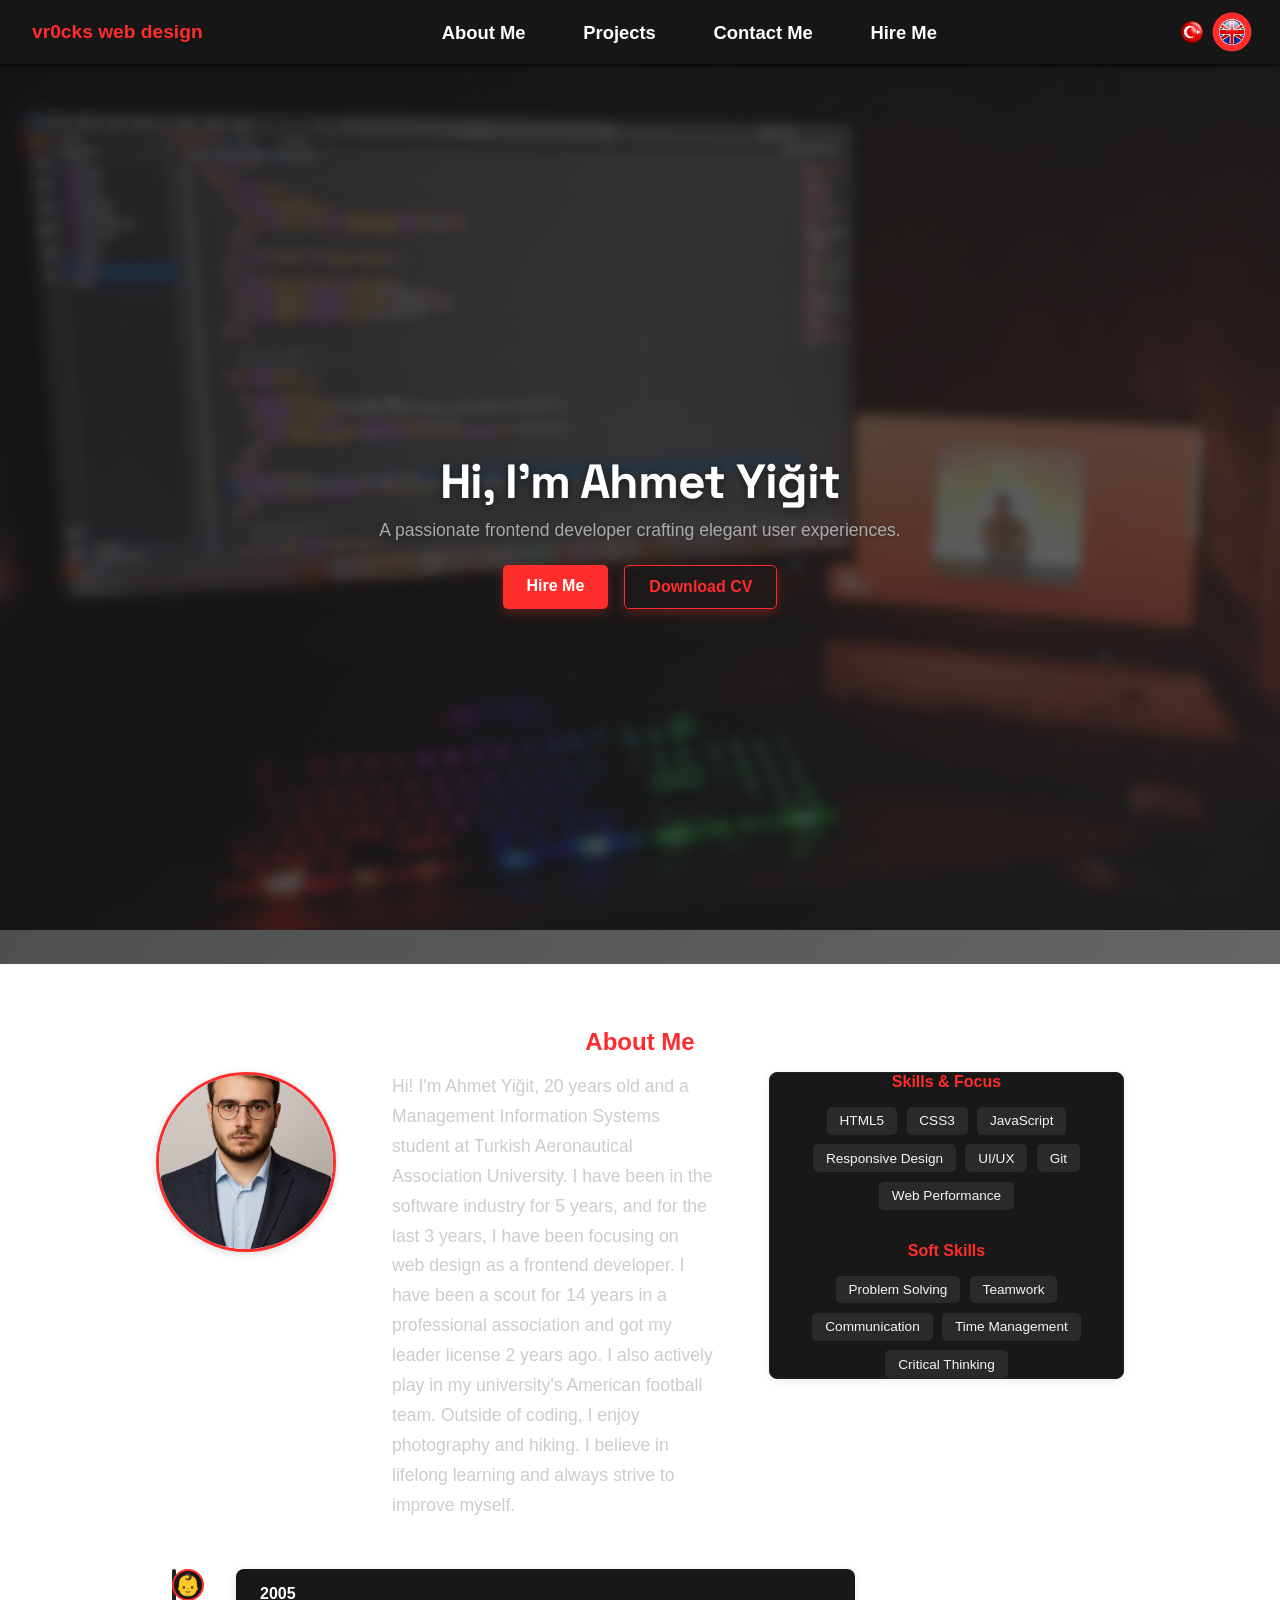
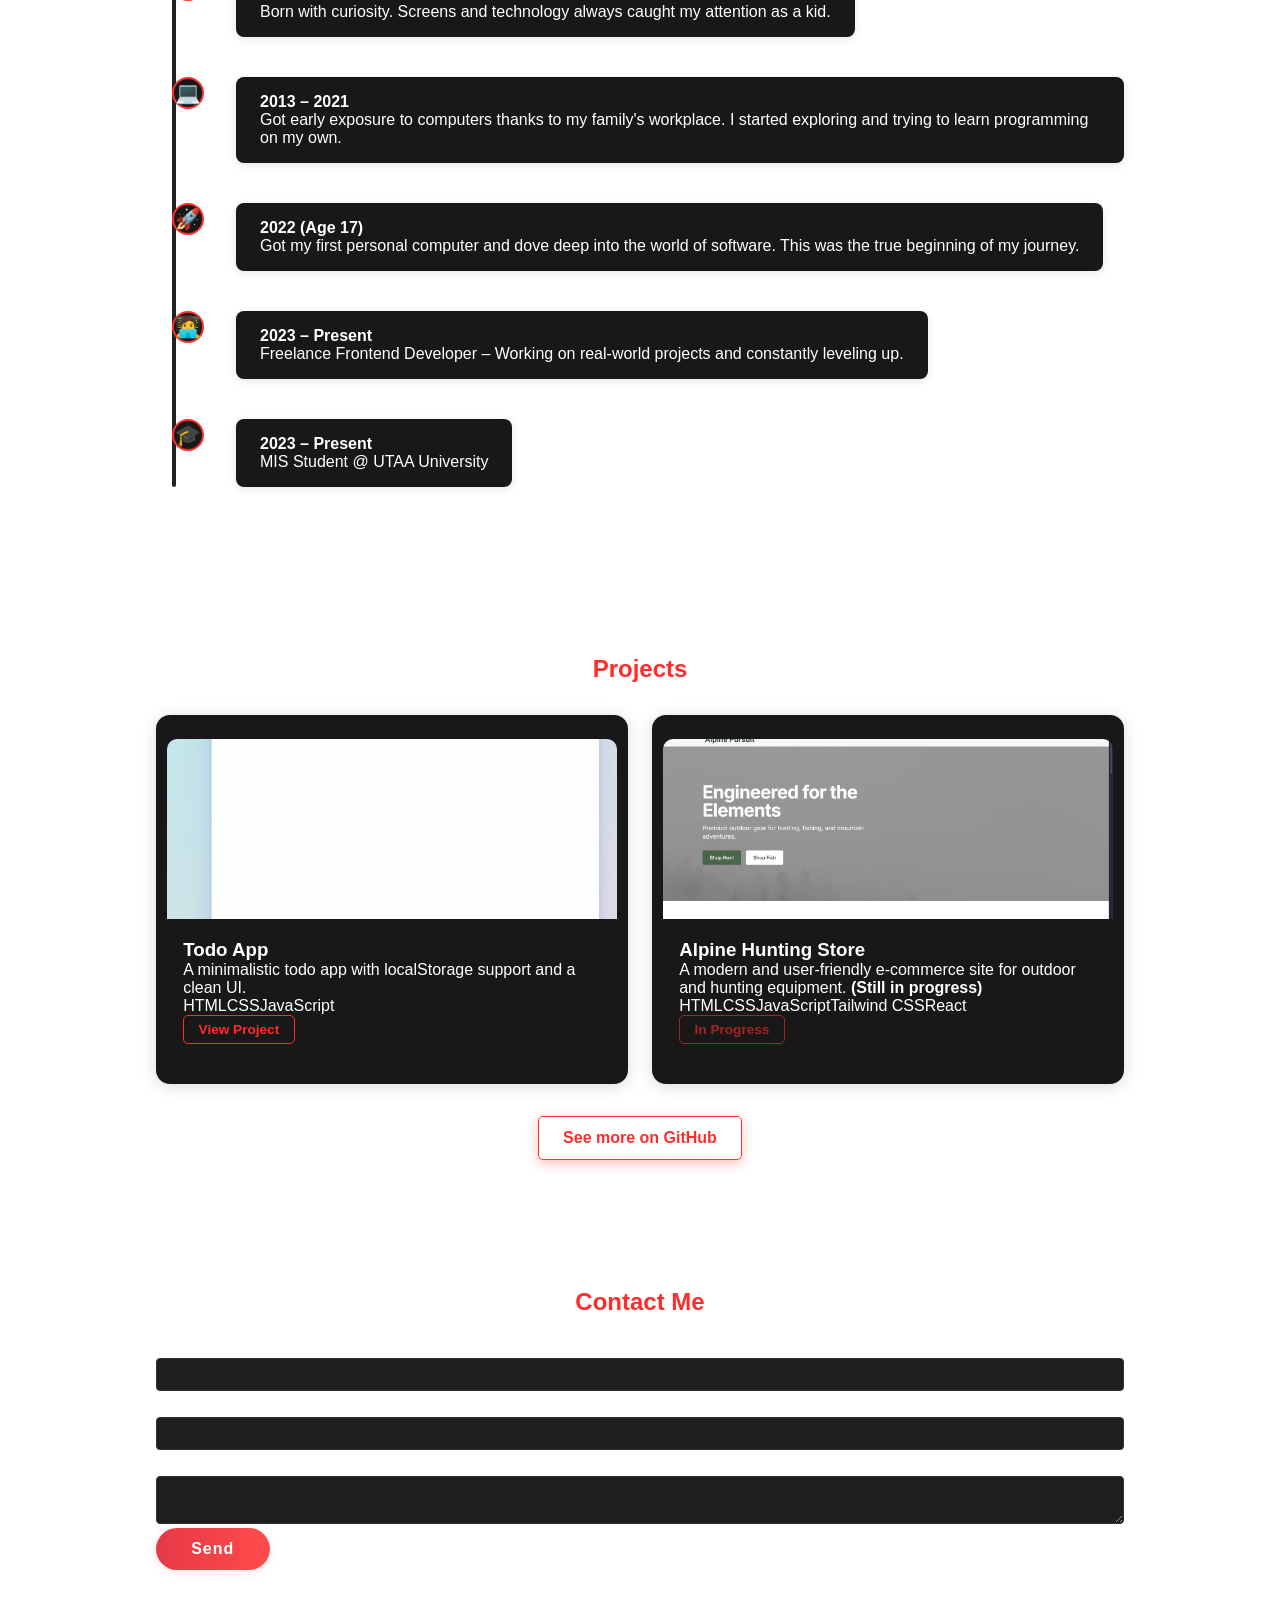
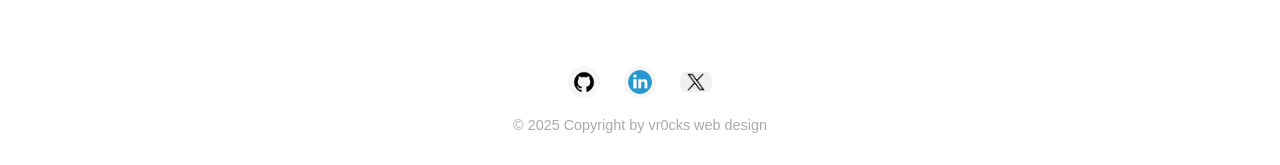
==== portfolio-public/index.html @ a9baf0c7 "Add files via upload" ====
<!DOCTYPE html>
<html lang="tr">
<head>
  <meta charset="UTF-8">
  <meta name="viewport" content="width=device-width, initial-scale=1.0">
  <title>Ahmet Yiğit - Portfolio</title>
  <link rel="stylesheet" href="style.css">
  <link href="https://fonts.googleapis.com/css2?family=Space+Grotesk:wght@700&display=swap" rel="stylesheet">
  <meta name="description" content="Ahmet Yiğit - Frontend Developer Portfolio. Projects, skills, and contact information.">
  <meta name="keywords" content="Frontend, Portfolio, Ahmet Yiğit, Web Developer, JavaScript, HTML, CSS">
  <meta name="author" content="vr0cks web design">
</head>
<body>
  <!-- Scroll Progress Bar (Sayfa kaydırma ilerlemesini gösterir) -->
  <div class="scroll-progress"></div>

  <!-- =========================
       Navbar (Üst Menü)
       ========================= -->
  <header>
    <nav class="navbar">
      <div class="logo">
        <a href="#">vr0cks web design</a>
      </div>
      <!-- Masaüstü Menü -->
      <ul class="nav-links desktop-menu">
        <li><a href="#about" data-key="nav_about">About Me</a></li>
        <li><a href="#projects" data-key="nav_projects">Projects</a></li>
        <li><a href="#contact" data-key="nav_contact">Contact Me</a></li>
        <li><a href="#hire" data-key="nav_hire">Hire Me</a></li>
      </ul>
      <div class="nav-actions">
        <div class="language-switch">
          <button id="btn-tr"><img src="assets/tr.png" alt="TR" /></button>
          <button id="btn-en"><img src="assets/gb.png" alt="EN" /></button>
        </div>
      </div>
      <!-- Mobil Menü Açma Butonu -->
      <div class="hamburger" id="hamburger">&#9776;</div>
    </nav>
    <!-- Mobil Menü -->
    <ul class="nav-links mobile-menu" id="mobile-menu">
      <li><a href="#about" data-key="nav_about">About Me</a></li>
      <li><a href="#projects" data-key="nav_projects">Projects</a></li>
      <li><a href="#contact" data-key="nav_contact">Contact Me</a></li>
      <li><a href="#hire" data-key="nav_hire">Hire Me</a></li>
    </ul>
  </header>

  <!-- =========================
       Hero Alanı (Açılış)
       ========================= -->
  <header class="hero">
    <div class="hero-content">

      <div class="hero-text">
        <h1 data-key="hero_title">Hi, I'm Ahmet Yiğit</h1>
        <p data-key="hero_subtitle">A passionate frontend developer crafting elegant user experiences.</p>
        <div class="hero-buttons">
          <a href="#contact" class="btn" data-key="btn_hire">Hire Me</a>
          <a href="./assets/Resume.pdf" download class="btn btn-outline" data-key="btn_cv">Download CV</a>
        </div>
      </div>
    </div>
  </header>


  <!-- =========================
       Hakkımda Bölümü
       ========================= -->
  <section id="about" class="section fade-in">
    <h2 data-key="about_title">About Me</h2>
    <div class="about-wrapper">
      <!-- Profil Fotoğrafı -->
      <div class="about-photo">
        <img src="assets/bn.png" alt="Ahmet Yiğit" style="width:100%;height:auto;object-fit:cover;" />
      </div>
      <!-- Hakkımda Yazısı -->
      <div class="about-text">
        <p data-key="about_text">
          Merhaba! Ben Ahmet Yiğit, 20 yaşındayım ve Türk Hava Kurumu Üniversitesi'nde Yönetim Bilişim Sistemleri bölümü öğrencisiyim.<br>
          5 yıldır yazılım sektöründeyim, son 3 yıldır ise frontend geliştirici olarak web tasarımı ile ilgileniyorum.<br>
          14 yıldır profesyonel bir derneğe bağlı olarak izcilik yapıyorum ve 2 yıl önce lider lisansımı aldım.<br>
          Ayrıca aktif olarak okulumun Amerikan futbolu takımında oynuyorum.<br>
          Kodlamanın dışında fotoğrafçılık ve doğa yürüyüşleriyle ilgileniyorum. Sürekli öğrenmeye ve kendimi geliştirmeye inanıyorum.
        </p>
      </div>
      <!-- Yetenekler ve Soft Skills -->
      <div class="about-tags">
        <h4 data-key="skills_title">Skills & Focus</h4>
        <div class="tag-list">
          <span>HTML5</span><span>CSS3</span><span>JavaScript</span>
          <span data-key="tag_responsive">Responsive Design</span>
          <span data-key="tag_uiux">UI/UX</span>
          <span>Git</span>
          <span data-key="tag_performance">Web Performance</span>
        </div>
        <h4 style="margin-top: 2rem;" data-key="soft_title">Soft Skills</h4>
        <div class="tag-list">
          <span data-key="tag_problem">Problem Solving</span>
          <span data-key="tag_team">Teamwork</span>
          <span data-key="tag_comm">Communication</span>
          <span data-key="tag_time">Time Management</span>
          <span data-key="tag_critical">Critical Thinking</span>
        </div>
      </div>
    </div>

    <!-- =========================
         Zaman Çizelgesi (Timeline)
         ========================= -->
    <div class="timeline-container fade-in">
      <div class="timeline-item">
        <div class="timeline-dot"><span>👶</span></div>
        <div class="timeline-content">
          <h4>2005</h4>
          <p data-key="timeline_2005">Born with curiosity. Screens and technology always caught my attention as a kid.</p>
        </div>
      </div>
      <div class="timeline-item">
        <div class="timeline-dot"><span>💻</span></div>
        <div class="timeline-content">
          <h4>2013 – 2021</h4>
          <p data-key="timeline_2013_2021">Got early exposure to computers thanks to my family's workplace. I started exploring and trying to learn programming on my own.</p>
        </div>
      </div>
      <div class="timeline-item">
        <div class="timeline-dot"><span>🚀</span></div>
        <div class="timeline-content">
          <h4>2022 (Age 17)</h4>
          <p data-key="timeline_2022">Got my first personal computer and dove deep into the world of software. This was the true beginning of my journey.</p>
        </div>
      </div>
      <div class="timeline-item">
        <div class="timeline-dot"><span>🧑‍💻</span></div>
        <div class="timeline-content">
          <h4>2023 – Present</h4>
          <p data-key="timeline_2023_freelance"><strong>Freelance Frontend Developer</strong> – Working on real-world projects and constantly leveling up.</p>
        </div>
      </div>
      <div class="timeline-item">
        <div class="timeline-dot"><span>🎓</span></div>
        <div class="timeline-content">
          <h4>2023 – Present</h4>
          <p data-key="timeline_2023_mis"><strong>MIS Student</strong> @ UTAA University</p>
        </div>
      </div>
    </div>
  </section>

  <!-- =========================
       Projeler Bölümü
       ========================= -->
  <section id="projects" class="section">
    <h2 data-key="projects_title">Projects</h2>
    <div class="project-grid">
      <!-- Todo App Card -->
      <div class="project-card">
        <img src="assets/to do.jpg" alt="Todo App Screenshot" style="width:100%;height:180px;object-fit:cover;border-radius:10px 10px 0 0;">
        <div class="project-card-content" style="padding:1rem;">
          <h3 data-key="todo_title">Todo App</h3>
          <p data-key="todo_desc">A minimalistic todo app with localStorage support and a clean UI.</p>
          <div class="tags">
            <span>HTML</span><span>CSS</span><span>JavaScript</span>
          </div>
          <a href="https://vr0cks.github.io/to-do-/" class="btn-sm" data-key="btn_view" target="_blank">View Project</a>
        </div>
      </div>
      <!-- Alpine Hunting Store Card -->
      <div class="project-card">
        <img src="assets/alpine.jpg" alt="Alpine Hunting Store Screenshot" style="width:100%;height:180px;object-fit:cover;border-radius:10px 10px 0 0;">
        <div class="project-card-content" style="padding:1rem;">
          <h3>Alpine Hunting Store</h3>
          <p>A modern and user-friendly e-commerce site for outdoor and hunting equipment. <strong>(Still in progress)</strong></p>
          <div class="tags">
            <span>HTML</span><span>CSS</span><span>JavaScript</span><span>Tailwind CSS</span><span>React</span>
          </div>
          <a href="#" class="btn-sm" disabled style="pointer-events:none;opacity:0.6;">In Progress</a>
        </div>
      </div>
    </div>
    <div style="text-align:center; margin-top:2rem;">
      <a href="https://github.com/Vr0cks" target="_blank" class="btn btn-outline" data-key="btn_github_more">
        See more on GitHub
      </a>
    </div>
  </section>


  <!-- =========================
       İletişim Bölümü
       ========================= -->
  <section id="contact" class="section">
    <h2 data-key="contact_title">Contact Me</h2>
    <form id="contact-form" action="https://formspree.io/f/mdkznpvz" method="POST">
      <label for="name" data-key="label_name">Your name:</label>
      <input type="text" id="name" name="name" required>

      <label for="email" data-key="label_email">Your email:</label>
      <input type="email" id="email" name="email" required>

      <label for="message" data-key="label_message">Your message:</label>
      <textarea id="message" name="message" required></textarea>

      <button type="submit" data-key="btn_send">Send</button>
    </form>
  </section>

  <!-- =========================
       Footer (Alt Bilgi)
       ========================= -->
  <footer>
    <div class="footer-social">
      <a href="https://github.com/Vr0cks" target="_blank"><img src="assets/github.png" alt="GitHub"></a>
      <a href="https://www.linkedin.com/in/ahmet-yiğit-canlı/" target="_blank"><img src="assets/linkedin.png" alt="LinkedIn"></a>
      <a href="https://x.com/ahmetcanli1907" target="_blank"><img src="assets/X.jpeg" alt="Twitter"></a>
      <!-- Diğer sosyal medya ikonlarını da ekleyebilirsin -->
    </div>
    <p>&copy; 2025 Copyright by vr0cks web design</p>
  </footer>

  <!-- =========================
       Scriptler
       ========================= -->
  <script src="script.js"></script>
  <script>
document.addEventListener("DOMContentLoaded", function() {
  const sections = document.querySelectorAll("section[id]");
  const navLinks = document.querySelectorAll(".nav-links a");

  function onScroll() {
    let scrollPos = window.scrollY + 120; // Navbar yüksekliği kadar offset
    sections.forEach(section => {
      if (
        scrollPos >= section.offsetTop &&
        scrollPos < section.offsetTop + section.offsetHeight
      ) {
        navLinks.forEach(link => {
          link.classList.remove("active");
          if (link.getAttribute("href") === "#" + section.id) {
            link.classList.add("active");
          }
        });
      }
    });
  }

  window.addEventListener("scroll", onScroll);
  onScroll(); // Sayfa yüklenince de çalışsın
});
</script>
  <script>
document.addEventListener("DOMContentLoaded", function() {
  function revealTimeline() {
    document.querySelectorAll('.timeline-item').forEach(item => {
      const rect = item.getBoundingClientRect();
      if(rect.top < window.innerHeight - 80) {
        item.classList.add('visible');
      }
    });
  }
  window.addEventListener('scroll', revealTimeline);
  revealTimeline();
});
</script>
<script>
// document.getElementById('contact-form').addEventListener('submit', function(e){
//   e.preventDefault();
//   document.getElementById('thanks-message').style.display = 'block';
//   this.reset();
// });
</script>
</body>
</html>
---- portfolio-public/style.css ----
/* ============================
   Temel Değişkenler ve Reset
   ============================ */
:root {
  --primary: #ff2c2c;
  --bg: #121212;
  --text: #f5f5f5;
  --muted: #aaaaaa;
}

* {
  margin: 0;
  padding: 0;
  box-sizing: border-box;
}

@import url('https://fonts.googleapis.com/css2?family=Inter:wght@400;600;700&display=swap');

/* ============================
   Body Genel Ayarlar
   ============================ */
body {
  min-height: 100vh;
  background: url('assets/bk.jpg') center center/cover no-repeat fixed;
  color: #fff;
  font-family: 'Inter', Arial, sans-serif;
}

/* ============================
   Navigasyon Barı
   ============================ */
nav {
  background: rgba(18, 18, 18, 0.95);
  backdrop-filter: blur(10px);
  box-shadow: 0 2px 4px rgba(0, 0, 0, 0.7);
  padding: 1rem 2rem;
  display: flex;
  justify-content: space-between;
  align-items: center;
  position: sticky;
  top: 0;
  z-index: 10;
}

/* Logo kısmı */
.logo {
  font-weight: bold;
  font-size: 1.2rem;
  color: var(--primary);
}
.logo a {
  color: var(--primary);
  font-weight: bold;
  font-size: 1.2rem;
  text-decoration: none;
}

/* Menü linkleri */
.nav-links {
  list-style: none;
  display: flex;
  gap: 2rem;
  align-items: center;
  padding: 0;
}
.nav-links a {
  color: #fff !important;
  position: relative;
  text-decoration: none;
  transition: color 0.2s;
  font-weight: 600;
  font-size: 1.15rem; /* veya 18px, istediğin büyüklükte ayarlayabilirsin */
  line-height: 1.6;
  padding: 0.3em 0.7em;
}
.nav-links a.active,
.nav-links a:hover {
  color: #fff !important; /* Yazı rengi değişmesin */
}
.nav-links a::after {
  content: "";
  display: block;
  width: 0;
  height: 3px;
  background: transparent;
  position: absolute;
  left: 0;
  bottom: -6px;
  transition: width 0.3s cubic-bezier(0.4,0,0.2,1), background 0.2s;
}

.nav-links a:hover::after {
  background: #ff2d2d;
  width: 100%;
}

/* Navbar aksiyonları hizalama */
.nav-actions {
  display: flex;
  gap: 1rem;
  align-items: center;
}

/* Dil değiştirme ve ekstra aksiyonlar */
.language-switch {
  display: flex;
  gap: 0.5rem;
}

.language-switch button {
  background: transparent;
  border: none;
  cursor: pointer;
  padding: 4px;
  border-radius: 50%;
  transition: background 0.2s, box-shadow 0.2s, transform 0.15s;
  display: flex;
  align-items: center;
  justify-content: center;
  box-shadow: none;
}

.language-switch button.active {
  background: var(--primary);
  box-shadow: 0 0 0 2px var(--primary);
  transform: scale(1.08);
}

.language-switch button:hover:not(.active) {
  background: rgba(255,255,255,0.08);
  box-shadow: 0 2px 8px rgba(0,0,0,0.12);
}

.language-switch img {
  width: 24px;
  height: 24px;
  border-radius: 50%;
  object-fit: cover;
  display: block;
}

/* Aktif buton vurgusu */
.language-switch button.active {
  background: var(--primary);
  box-shadow: 0 0 0 2px var(--primary);
}
#theme-toggle {
  font-size: 1.5rem;
  width: 32px;
  height: 32px;
  color: var(--primary);
  background: transparent;
  border: none;
  margin-left: 4px;
}

/* ============================
   Hero Alanı (Açılış)
   ============================ */
.hero {
  position: relative;
  min-height: 100vh;
  display: flex;
  align-items: center;
  justify-content: center;
  z-index: 1;
}
.hero::before {
  content: "";
  position: absolute;
  inset: 0;
  background: linear-gradient(120deg, rgba(24,24,24,0.8) 0%, rgba(35,37,38,0.7) 100%);
  z-index: 1;
}
.hero-content {
  position: relative;
  z-index: 2;
  text-align: center;
  width: 100%;
  max-width: 700px;
  margin: 0 auto;
  padding: 3rem 1rem;
  /* Arka plan rengi ekleme! */
  background: none;
  box-shadow: none;
}
.hero h1 {
  font-family: 'Space Grotesk', Arial, sans-serif;
  font-size: 3rem;
  letter-spacing: -1px;
  margin-bottom: 0.5rem;
  opacity: 0;
  animation: fadeIn 1s forwards 0.3s;
  text-shadow: 0 2px 8px rgba(0,0,0,0.5);
}
.hero p {
  color: var(--muted);
  font-size: 1.1rem;
  margin-bottom: 1.5rem;
  opacity: 0;
  animation: fadeIn 1s forwards 0.6s;
  text-shadow: 0 1px 4px rgba(0,0,0,0.3);
}
.hero-buttons {
  display: flex;
  gap: 1rem;
  justify-content: center;
  flex-wrap: wrap;
}
.hero-content {
  display: flex;
  align-items: center;
  justify-content: center;
  gap: 2.5rem;
  padding: 4rem 1rem 2rem 1rem;
  flex-wrap: wrap;
}
.hero-text {
  background: none;
  box-shadow: none;
}
.hero-text > * {
  opacity: 0;
  transform: translateY(30px);
  animation: fadeInUp 0.8s forwards;
}
.hero-text > *:nth-child(1) { animation-delay: 0.2s; }
.hero-text > *:nth-child(2) { animation-delay: 0.4s; }
.hero-text > *:nth-child(3) { animation-delay: 0.6s; }

@keyframes fadeInUp {
  to { opacity: 1; transform: none; }
}

/* ============================
   Butonlar
   ============================ */
.btn, .btn-outline, .btn-sm {
  display: inline-block;
  border-radius: 5px;
  text-decoration: none;
  transition: 0.3s;
  font-weight: 600;
}
.btn {
  padding: 0.75rem 1.5rem;
  background: var(--primary);
  color: #fff;
  box-shadow: 0 4px 12px rgba(255, 44, 44, 0.3);
}
.btn:hover { opacity: 0.85; }
.btn-outline {
  background: transparent;
  border: 1px solid var(--primary);
  color: var(--primary);
}
.btn-outline:hover {
  background: var(--primary);
  color: #fff;
}
.btn-sm {
  padding: 0.4rem 0.9rem;
  font-size: 0.85rem;
  border: 1px solid var(--primary);
  color: var(--primary);
}
.btn-sm:hover {
  background-color: var(--primary);
  color: #fff;
}

/* ============================
   Genel Bölüm Ayarları
   ============================ */
.section {
  padding: 4rem 2rem;
  max-width: 1000px;
  margin: auto;
}
.section h2 {
  color: var(--primary);
  margin-bottom: 1rem;
  text-align: center;
}

/* ============================
   Slider (Projeler için)
   ============================ */
.slider {
  display: flex;
  overflow-x: auto;
  scroll-snap-type: x mandatory;
  gap: 1rem;
  padding: 1rem 0;
  scrollbar-width: none;
}
.slider::-webkit-scrollbar { display: none; }
.slide {
  min-width: 300px;
  flex: none;
  background: linear-gradient(145deg, #1c1c1c, #111);
  border: 1px solid #2a2a2a;
  padding: 1rem;
  border-radius: 8px;
  scroll-snap-align: center;
  text-align: center;
  transition: transform 0.3s;
}
.slide:hover { transform: scale(1.05); }

/* ============================
   Form Elemanları
   ============================ */
input, textarea {
  background: #1e1e1e;
  border: 1px solid #333;
  padding: 0.5rem;
  color: var(--text);
  width: 100%;
  margin-top: 0.5rem;
  border-radius: 4px;
}
input:focus, textarea:focus {
  outline: none;
  border-color: var(--primary);
}
button[type="submit"] {
  background: linear-gradient(90deg, #e63946 0%, #ff4c4c 100%);
  color: #fff;
  border: none;
  padding: 0.75rem 2.2rem;
  border-radius: 25px;
  font-size: 1rem;
  font-weight: 600;
  cursor: pointer;
  box-shadow: 0 2px 8px rgba(230, 57, 70, 0.15);
  transition: background 0.2s, transform 0.2s;
  letter-spacing: 1px;
}
button[type="submit"]:hover {
  background: linear-gradient(90deg, #ff4c4c 0%, #e63946 100%);
  transform: translateY(-2px) scale(1.04);
  box-shadow: 0 4px 16px rgba(230, 57, 70, 0.25);
}

/* ============================
   Footer
   ============================ */
footer {
  text-align: center;
  padding: 2rem;
  font-size: 0.9rem;
  color: var(--muted);
}

/* ============================
   Proje Kartları
   ============================ */
.project-grid {
  display: grid;
  grid-template-columns: 1fr;
  gap: 1.5rem;
  margin-top: 2rem;
}

.project-card {
  background: #181818;
  border-radius: 14px;
  box-shadow: 0 2px 16px rgba(0,0,0,0.15);
  padding: 1.5rem 0.7rem;
  width: 100%;
  max-width: 100%;
  box-sizing: border-box;
  margin: 0 auto;
}

@media (min-width: 600px) {
  .project-grid {
    grid-template-columns: repeat(auto-fit, minmax(320px, 1fr));
  }
}

/* ============================
   Hakkımda Bölümü
   ============================ */
.about-wrapper {
  display: flex;
  gap: 2.5rem;
  align-items: flex-start;
  justify-content: center;
  flex-wrap: wrap;
  margin-bottom: 2rem;
}
.about-photo {
  flex-shrink: 0;
}
.about-photo img {
  width: 130px;
  height: 130px;
  object-fit: cover;
  border-radius: 50%;
  border: 3px solid var(--primary);
  box-shadow: 0 2px 8px rgba(0,0,0,0.15);
  background: #fff;
  display: block;
  margin: 0 auto;
  max-width: 100%;
  max-height: 180px;
}
.about-text {
  flex: 2 1 400px;
  max-width: 700px;
  font-size: 1.1rem;
  color: #ccc;
  margin-bottom: 1rem;
  text-align: left;
  min-width: 250px;
  word-break: break-word;
  white-space: normal;
  line-height: 1.7;
}
.about-tags {
  flex: 1 1 200px;
  min-width: 180px;
  background: #181818;
  border-radius: 8px;
  padding: 1.2rem 1rem;
  border: 1px solid #232323;
  box-shadow: 0 2px 8px rgba(0,0,0,0.08);
  text-align: center;
}
.about-tags h4 {
  margin-bottom: 1rem;
  color: var(--primary);
  font-weight: 600;
}
.tag-list {
  display: flex;
  flex-wrap: wrap;
  justify-content: center;
  gap: 0.6rem;
}
.tag-list span {
  background: #2a2a2a;
  color: var(--text);
  padding: 0.4rem 0.8rem;
  border-radius: 5px;
  font-size: 0.85rem;
  transition: 0.3s;
}
.tag-list span:hover {
  background: var(--primary);
  color: #fff;
}

/* ============================
   Zaman Çizelgesi (Timeline)
   ============================ */
.timeline {
  max-width: 800px;
  margin: 2rem auto 0;
  color: var(--text);
  text-align: center;
}
.timeline h4 {
  margin-bottom: 1rem;
  color: var(--primary);
}
.timeline ul {
  list-style: none;
  padding: 0;
}
.timeline li {
  margin-bottom: 1rem;
  padding-left: 1rem;
  position: relative;
}
.timeline li::before {
  content: '';
  position: absolute;
  left: 0;
  top: 7px;
  width: 8px;
  height: 8px;
  background: var(--primary);
  border-radius: 50%;
}
.timeline-container {
  position: relative;
  margin: 2rem 0 0 0;
  padding-left: 32px;
}
.timeline-container::before {
  content: '';
  position: absolute;
  left: 16px;
  top: 0;
  bottom: 0;
  width: 4px;
  background: #222;
  border-radius: 2px;
}
.timeline-item {
  display: flex;
  align-items: flex-start;
  margin-bottom: 2.5rem;
  position: relative;
  opacity: 0;
  transform: translateY(30px);
  transition: opacity 0.7s, transform 0.7s;
}
.timeline-item.visible {
  opacity: 1;
  transform: none;
}
.timeline-dot {
  width: 32px;
  height: 32px;
  background: #181818;
  border: 2px solid var(--primary);
  border-radius: 50%;
  display: flex;
  align-items: center;
  justify-content: center;
  font-size: 1.3rem;
  position: absolute;
  left: -16px;
  top: 0;
  z-index: 1;
  transition: box-shadow 0.2s;
}
.timeline-item:hover .timeline-dot {
  box-shadow: 0 0 0 4px #e74c3c44;
}
.timeline-content {
  background: #181818;
  padding: 1rem 1.5rem;
  border-radius: 8px;
  box-shadow: 0 2px 8px rgba(0,0,0,0.1);
  min-width: 220px;
  margin-left: 48px;
  transition: background 0.2s;
}
.timeline-item:hover .timeline-content {
  background: #222;
}

/* ============================
   Animasyonlar
   ============================ */
.fade-in {
  opacity: 0;
  transform: translateY(20px);
  transition: opacity 0.6s, transform 0.6s;
}
.fade-in.visible {
  opacity: 1;
  transform: translateY(0);
}
@keyframes fadeIn {
  from { opacity: 0; transform: translateY(10px);}
  to { opacity: 1; transform: translateY(0);}
}

/* ============================
   Responsive (Mobil Uyum)
   ============================ */
.desktop-menu { display: flex; }
.mobile-menu, .hamburger { display: none; }

@media (max-width: 900px) {
  .hero-buttons { flex-direction: column; }
  .btn { width: 100%; text-align: center; }
}
@media (max-width: 768px) {
  .desktop-menu { display: none; }
  .mobile-menu {
    display: flex;
    flex-direction: column;
    position: absolute;
    top: 60px;
    right: 0;
    background: var(--bg);
    width: 200px;
    z-index: 100;
  }
  .hamburger {
    display: block;
    font-size: 2rem;
    cursor: pointer;
    margin-left: 1rem;
    color: var(--primary);
    background: none;
    border: none;
  }
}
@media (max-width: 700px) {
  .about-wrapper {
    flex-direction: column;
    align-items: center;
    text-align: center;
  }
  .about-photo { margin-bottom: 1rem; }
  .timeline-container { padding-left: 0; }
  .timeline-content { margin-left: 0; }
  .timeline-dot { left: -8px; }
  .hero-content {
    flex-direction: column;
    gap: 1.5rem;
    text-align: center;
  }
  .hero-text {
    text-align: center;
  }
  .timeline-dot { font-size: 1.8rem; }
}
@media (max-width: 600px) {
  .hero h1 { font-size: 1.8rem; }
  .nav-links {
    flex-direction: column;
    gap: 0.5rem;
    align-items: flex-end;
  }
}
@media (min-width: 768px) {
  .about-wrapper {
    flex-direction: row;
    justify-content: space-between;
    align-items: flex-start;
    text-align: left;
  }
  .about-text, .about-tags { flex: 1; padding: 0 1rem; }
  .about-text p { text-align: left; }
}

/* ============================
   Sosyal Medya İkonları (Footer için)
   ============================ */
.footer-social {
  display: flex;
  justify-content: center;
  gap: 1.5rem;
  margin-bottom: 1rem;
}

.footer-social a img {
  width: 32px;
  height: 32px;
  object-fit: contain;
  background: none;
  border-radius: 50%;
  transition: transform 0.2s;
}

.footer-social a img:hover {
  transform: scale(1.15);
}

.navbar {
  position: sticky;
  top: 0;
  z-index: 100;
  background: rgba(24,24,24,0.95);
  backdrop-filter: blur(8px);
  transition: background 0.3s;
}

body.light-theme {
  --bg: #f5f5f5;
  --text: #181818;
  --muted: #444;
  background: #fff;
  color: #181818;
}
body.light-theme .navbar {
  background: rgba(255,255,255,0.95);
}
body.light-theme .project-card {
  background: #fff;
  color: #181818;
}
html, body {
  width: 100%;
  overflow-x: hidden;
}

.section {
  box-sizing: border-box;
  width: 100%;
  max-width: 1000px;
  margin: auto;
  padding: 4rem 1rem;
}

.project-card {
  box-sizing: border-box;
  width: 100%;
  max-width: 100%;
  margin: 0 auto;
  padding: 1.5rem 0.7rem;
}
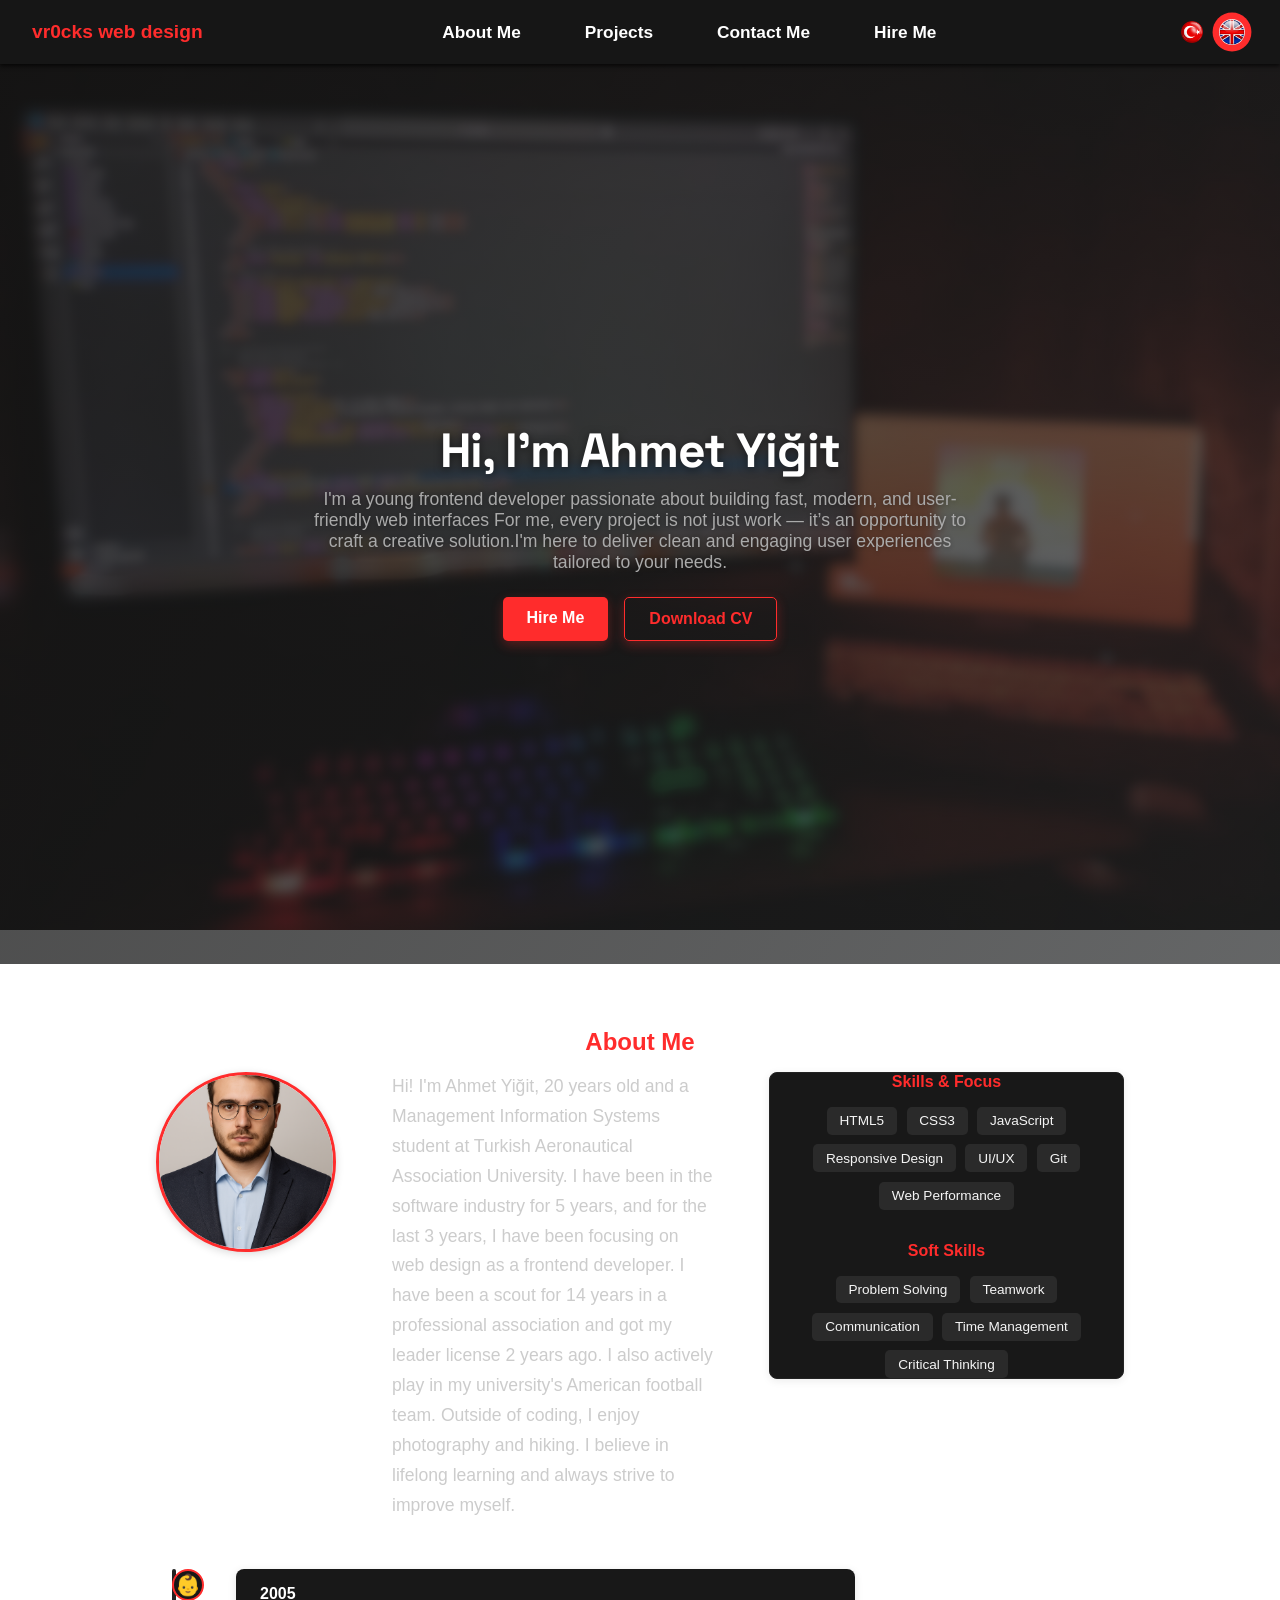
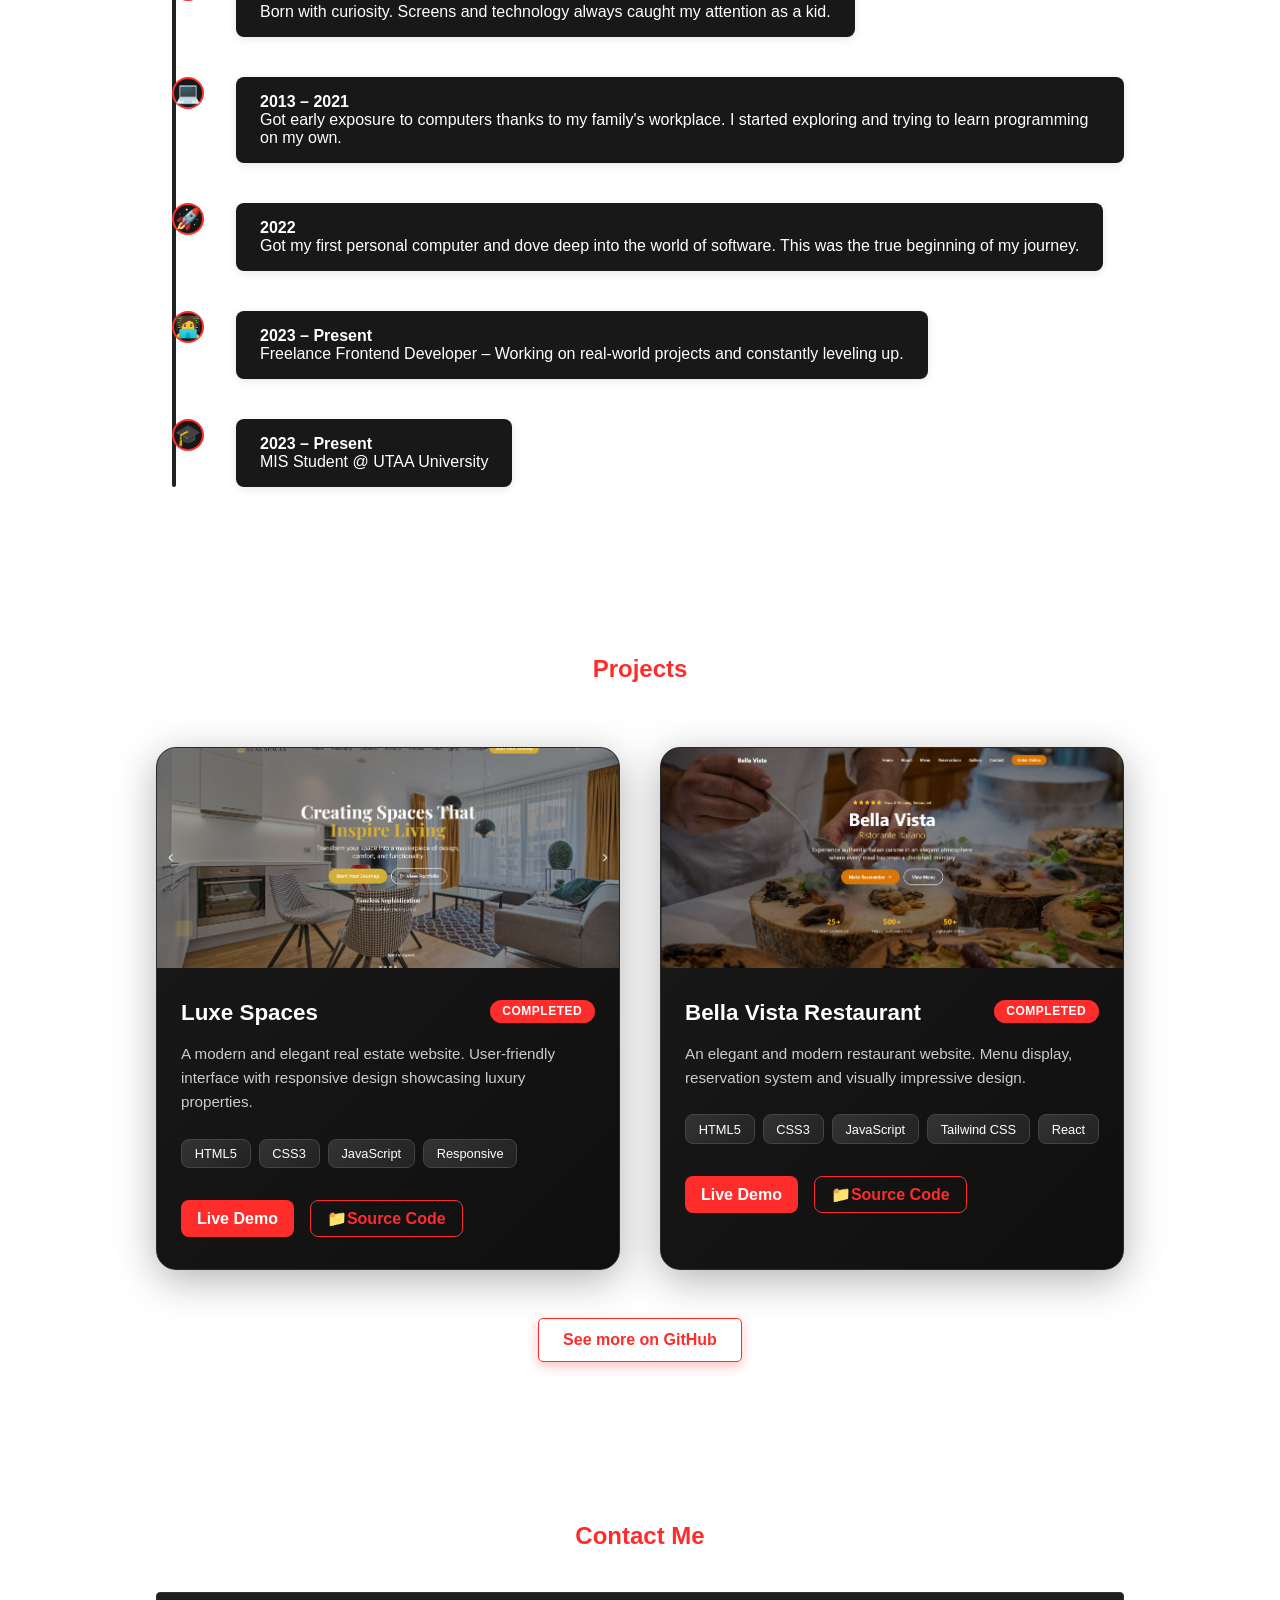
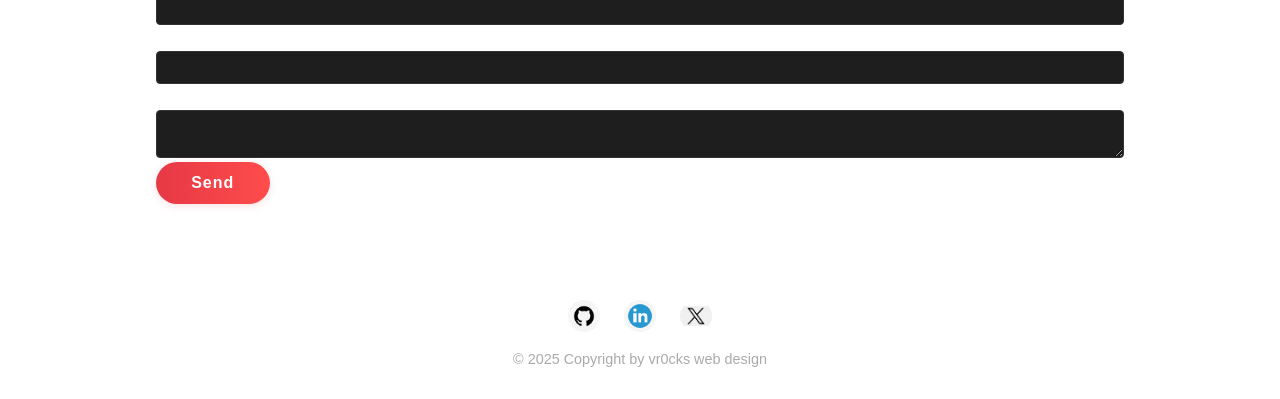
==== commit 6ac59218: "Add files via upload" ====
--- a/portfolio-public/index.html
+++ b/portfolio-public/index.html
@@ -31,6 +31,7 @@
       </ul>
       <div class="nav-actions">
         <div class="language-switch">
+          <!-- Bayraklar -->
           <button id="btn-tr"><img src="assets/tr.png" alt="TR" /></button>
           <button id="btn-en"><img src="assets/gb.png" alt="EN" /></button>
         </div>
@@ -55,10 +56,12 @@
 
       <div class="hero-text">
         <h1 data-key="hero_title">Hi, I'm Ahmet Yiğit</h1>
-        <p data-key="hero_subtitle">A passionate frontend developer crafting elegant user experiences.</p>
+        <p data-key="hero_subtitle">I'm a young frontend developer passionate about building fast, modern, and user-friendly web interfaces.
+For me, every project is not just work — it’s an opportunity to craft a creative solution.
+I'm here to deliver clean and engaging user experiences tailored to your needs..</p>
         <div class="hero-buttons">
           <a href="#contact" class="btn" data-key="btn_hire">Hire Me</a>
-          <a href="./assets/Resume.pdf" download class="btn btn-outline" data-key="btn_cv">Download CV</a>
+          <a href="./assets/Yiğit Canlı Frontend dev.pdf" download class="btn btn-outline" data-key="btn_cv">Download CV</a>
         </div>
       </div>
     </div>
@@ -127,7 +130,7 @@
       <div class="timeline-item">
         <div class="timeline-dot"><span>🚀</span></div>
         <div class="timeline-content">
-          <h4>2022 (Age 17)</h4>
+          <h4>2022 </h4>
           <p data-key="timeline_2022">Got my first personal computer and dove deep into the world of software. This was the true beginning of my journey.</p>
         </div>
       </div>
@@ -154,44 +157,87 @@
   <section id="projects" class="section">
     <h2 data-key="projects_title">Projects</h2>
     <div class="project-grid">
-      <!-- Todo App Card -->
-      <div class="project-card">
-        <img src="assets/to do.jpg" alt="Todo App Screenshot" style="width:100%;height:180px;object-fit:cover;border-radius:10px 10px 0 0;">
-        <div class="project-card-content" style="padding:1rem;">
-          <h3 data-key="todo_title">Todo App</h3>
-          <p data-key="todo_desc">A minimalistic todo app with localStorage support and a clean UI.</p>
-          <div class="tags">
-            <span>HTML</span><span>CSS</span><span>JavaScript</span>
-          </div>
-          <a href="https://vr0cks.github.io/to-do-/" class="btn-sm" data-key="btn_view" target="_blank">View Project</a>
-        </div>
-      </div>
-      <!-- Alpine Hunting Store Card -->
-      <div class="project-card">
-        <img src="assets/alpine.jpg" alt="Alpine Hunting Store Screenshot" style="width:100%;height:180px;object-fit:cover;border-radius:10px 10px 0 0;">
-        <div class="project-card-content" style="padding:1rem;">
-          <h3>Alpine Hunting Store</h3>
-          <p>A modern and user-friendly e-commerce site for outdoor and hunting equipment. <strong>(Still in progress)</strong></p>
-          <div class="tags">
-            <span>HTML</span><span>CSS</span><span>JavaScript</span><span>Tailwind CSS</span><span>React</span>
-          </div>
-          <a href="#" class="btn-sm" disabled style="pointer-events:none;opacity:0.6;">In Progress</a>
-        </div>
-      </div>
-    </div>
-    <div style="text-align:center; margin-top:2rem;">
+      <!-- Luxe Spaces Card -->
+      <div class="project-card fade-in">
+        <div class="project-image">
+          <img src="assets/luxe.png" alt="Luxe Spaces Screenshot">
+          <div class="project-overlay">
+            <a href="https://vr0cks.github.io/LUXE-SPACES/" target="_blank" class="project-link">
+              <span>👁️</span>
+            </a>
+          </div>
+        </div>
+        <div class="project-content">
+          <div class="project-header">
+            <h3 data-key="luxe_title">Luxe Spaces</h3>
+            <span class="project-status" data-key="status_completed">Completed</span>
+          </div>
+          <p data-key="luxe_desc">Modern ve şık bir emlak sitesi. Lüks mülkleri sergileyen responsive tasarım ile kullanıcı dostu arayüz.</p>
+          <div class="project-tech">
+            <span class="tech-tag">HTML5</span>
+            <span class="tech-tag">CSS3</span>
+            <span class="tech-tag">JavaScript</span>
+            <span class="tech-tag">Responsive</span>
+          </div>
+          <div class="project-actions">
+            <a href="https://vr0cks.github.io/LUXE-SPACES/" target="_blank" class="btn-project primary" data-key="btn_live_demo">
+              <span>🚀</span> Live Demo
+            </a>
+            <a href="https://github.com/Vr0cks/LUXE-SPACES" target="_blank" class="btn-project secondary" data-key="btn_source_code">
+              <span>📁</span> Source
+            </a>
+          </div>
+        </div>
+      </div>
+
+      <!-- Bella Vista Restaurant Card -->
+      <div class="project-card fade-in">
+        <div class="project-image">
+          <img src="assets/restaurant.png" alt="Bella Vista Restaurant Screenshot">
+          <div class="project-overlay">
+            <a href="https://vr0cks.github.io/restaurant/" target="_blank" class="project-link">
+              <span>👁️</span>
+            </a>
+          </div>
+        </div>
+        <div class="project-content">
+          <div class="project-header">
+            <h3 data-key="bella_title">Bella Vista Restaurant</h3>
+            <span class="project-status" data-key="status_completed">Completed</span>
+          </div>
+          <p data-key="bella_desc">Zarif ve modern bir restoran web sitesi. Menü görüntüleme, rezervasyon sistemi ve görsel açıdan etkileyici tasarım.</p>
+          <div class="project-tech">
+            <span class="tech-tag">HTML5</span>
+            <span class="tech-tag">CSS3</span>
+            <span class="tech-tag">JavaScript</span>
+            <span class="tech-tag">Tailwind CSS</span>
+            <span class="tech-tag">React</span>
+          </div>
+          <div class="project-actions">
+            <a href="https://vr0cks.github.io/restaurant/" target="_blank" class="btn-project primary" data-key="btn_live_demo">
+              <span>🚀</span> Live Demo
+            </a>
+            <a href="https://github.com/Vr0cks/restaurant" target="_blank" class="btn-project secondary" data-key="btn_source_code">
+              <span>📁</span> Source
+            </a>
+          </div>
+        </div>
+      </div>
+    </div>
+    
+    <div class="more-projects">
       <a href="https://github.com/Vr0cks" target="_blank" class="btn btn-outline" data-key="btn_github_more">
-        See more on GitHub
+        <span>📂</span> See more on GitHub
       </a>
     </div>
   </section>
-
 
   <!-- =========================
        İletişim Bölümü
        ========================= -->
   <section id="contact" class="section">
     <h2 data-key="contact_title">Contact Me</h2>
+    <!-- Form -->
     <form id="contact-form" action="https://formspree.io/f/mdkznpvz" method="POST">
       <label for="name" data-key="label_name">Your name:</label>
       <input type="text" id="name" name="name" required>
@@ -214,7 +260,6 @@
       <a href="https://github.com/Vr0cks" target="_blank"><img src="assets/github.png" alt="GitHub"></a>
       <a href="https://www.linkedin.com/in/ahmet-yiğit-canlı/" target="_blank"><img src="assets/linkedin.png" alt="LinkedIn"></a>
       <a href="https://x.com/ahmetcanli1907" target="_blank"><img src="assets/X.jpeg" alt="Twitter"></a>
-      <!-- Diğer sosyal medya ikonlarını da ekleyebilirsin -->
     </div>
     <p>&copy; 2025 Copyright by vr0cks web design</p>
   </footer>
@@ -223,52 +268,5 @@
        Scriptler
        ========================= -->
   <script src="script.js"></script>
-  <script>
-document.addEventListener("DOMContentLoaded", function() {
-  const sections = document.querySelectorAll("section[id]");
-  const navLinks = document.querySelectorAll(".nav-links a");
-
-  function onScroll() {
-    let scrollPos = window.scrollY + 120; // Navbar yüksekliği kadar offset
-    sections.forEach(section => {
-      if (
-        scrollPos >= section.offsetTop &&
-        scrollPos < section.offsetTop + section.offsetHeight
-      ) {
-        navLinks.forEach(link => {
-          link.classList.remove("active");
-          if (link.getAttribute("href") === "#" + section.id) {
-            link.classList.add("active");
-          }
-        });
-      }
-    });
-  }
-
-  window.addEventListener("scroll", onScroll);
-  onScroll(); // Sayfa yüklenince de çalışsın
-});
-</script>
-  <script>
-document.addEventListener("DOMContentLoaded", function() {
-  function revealTimeline() {
-    document.querySelectorAll('.timeline-item').forEach(item => {
-      const rect = item.getBoundingClientRect();
-      if(rect.top < window.innerHeight - 80) {
-        item.classList.add('visible');
-      }
-    });
-  }
-  window.addEventListener('scroll', revealTimeline);
-  revealTimeline();
-});
-</script>
-<script>
-// document.getElementById('contact-form').addEventListener('submit', function(e){
-//   e.preventDefault();
-//   document.getElementById('thanks-message').style.display = 'block';
-//   this.reset();
-// });
-</script>
 </body>
-</html>
+</html>
--- a/portfolio-public/style.css
+++ b/portfolio-public/style.css
@@ -55,7 +55,36 @@
   text-decoration: none;
 }
 
-/* Menü linkleri */
+/* ============================
+   Navigasyon Barı - Güncellenmiş Versiyon
+   ============================ */
+nav {
+  background: rgba(18, 18, 18, 0.95);
+  backdrop-filter: blur(10px);
+  box-shadow: 0 2px 4px rgba(0, 0, 0, 0.7);
+  padding: 1rem 2rem;
+  display: flex;
+  justify-content: space-between;
+  align-items: center;
+  position: sticky;
+  top: 0;
+  z-index: 10;
+}
+
+/* Logo kısmı */
+.logo {
+  font-weight: bold;
+  font-size: 1.2rem;
+  color: var(--primary);
+}
+.logo a {
+  color: var(--primary);
+  font-weight: bold;
+  font-size: 1.2rem;
+  text-decoration: none;
+}
+
+/* Menü linkleri - Güncellenmiş */
 .nav-links {
   list-style: none;
   display: flex;
@@ -63,42 +92,67 @@
   align-items: center;
   padding: 0;
 }
-.nav-links a {
-  color: #fff !important;
+
+.nav-links li a {
+  color: #fff;
+  text-decoration: none;
+  font-weight: 600;
+  font-size: 1.08rem;
+  padding: 0.5rem 1rem;
+  transition: all 0.3s ease;
   position: relative;
+  background: none !important; /* Tüm arka plan renklerini kaldır */
+  border-radius: 0; /* Border radius'u da kaldır */
+}
+
+/* Alt çizgi için temel stil */
+.nav-links li a::after {
+  content: '';
+  position: absolute;
+  bottom: -2px;
+  left: 0;
+  width: 100%;
+  height: 2px;
+  background: var(--primary);
+  transform: scaleX(0);
+  transition: transform 0.3s ease;
+  transform-origin: left;
+}
+
+/* Hover durumunda alt çizgi */
+.nav-links li a:hover::after {
+  transform: scaleX(1);
+}
+/* Aktif link için alt çizgi */
+.mobile-menu {
+  display: flex;
+  flex-direction: column;
+  position: absolute;
+  top: 60px;
+  right: 0;
+  background: var(--bg);
+  width: 200px;
+  z-index: 100;
+}
+
+.mobile-menu a {
+  background: transparent !important;
+  position: relative;
+  color: #fff;
   text-decoration: none;
-  transition: color 0.2s;
-  font-weight: 600;
-  font-size: 1.15rem; /* veya 18px, istediğin büyüklükte ayarlayabilirsin */
-  line-height: 1.6;
-  padding: 0.3em 0.7em;
-}
-.nav-links a.active,
-.nav-links a:hover {
-  color: #fff !important; /* Yazı rengi değişmesin */
-}
-.nav-links a::after {
-  content: "";
-  display: block;
-  width: 0;
-  height: 3px;
-  background: transparent;
-  position: absolute;
-  left: 0;
-  bottom: -6px;
-  transition: width 0.3s cubic-bezier(0.4,0,0.2,1), background 0.2s;
-}
-
-.nav-links a:hover::after {
-  background: #ff2d2d;
-  width: 100%;
-}
-
-/* Navbar aksiyonları hizalama */
-.nav-actions {
-  display: flex;
-  gap: 1rem;
-  align-items: center;
+  padding: 0.75rem 1rem;
+  transition: all 0.3s ease;
+}
+
+.mobile-menu a.active {
+  background: transparent !important;
+  border-left: 3px solid var(--primary); /* Mobilde sol kenarda çizgi */
+  color: var(--primary);
+}
+
+.mobile-menu a:hover {
+  color: var(--primary);
+  background: rgba(255, 44, 44, 0.1) !important;
 }
 
 /* Dil değiştirme ve ekstra aksiyonlar */
@@ -113,7 +167,7 @@
   cursor: pointer;
   padding: 4px;
   border-radius: 50%;
-  transition: background 0.2s, box-shadow 0.2s, transform 0.15s;
+  transition:  0.2s, box-shadow 0.2s, transform 0.15s;
   display: flex;
   align-items: center;
   justify-content: center;
@@ -307,6 +361,14 @@
   transition: transform 0.3s;
 }
 .slide:hover { transform: scale(1.05); }
+.more-projects {
+  text-align: center !important;
+  margin: 2rem auto !important;
+  display: flex !important;
+  justify-content: center !important;
+  width: 100% !important;
+}
+
 
 /* ============================
    Form Elemanları
@@ -354,30 +416,191 @@
 }
 
 /* ============================
-   Proje Kartları
+   Gelişmiş Proje Kartları (2. koddan alındı)
    ============================ */
 .project-grid {
   display: grid;
   grid-template-columns: 1fr;
-  gap: 1.5rem;
-  margin-top: 2rem;
+  gap: 2.5rem;
+  margin-top: 3rem;
+  padding: 1rem 0;
+}
+
+@media (min-width: 768px) {
+  .project-grid {
+    grid-template-columns: repeat(auto-fit, minmax(400px, 1fr));
+  }
 }
 
 .project-card {
-  background: #181818;
-  border-radius: 14px;
-  box-shadow: 0 2px 16px rgba(0,0,0,0.15);
-  padding: 1.5rem 0.7rem;
+  background: linear-gradient(135deg, #1a1a1a 0%, #0f0f0f 100%);
+  border-radius: 20px;
+  overflow: hidden;
+  box-shadow: 0 10px 40px rgba(0, 0, 0, 0.3);
+  transition: all 0.4s cubic-bezier(0.25, 0.46, 0.45, 0.94);
+  border: 1px solid #2a2a2a;
+  position: relative;
+}
+
+.project-card:hover {
+  transform: translateY(-8px) scale(1.02);
+  box-shadow: 0 20px 60px rgba(255, 44, 44, 0.15);
+  border-color: var(--primary);
+}
+
+.project-image {
+  position: relative;
+  height: 220px;
+  overflow: hidden;
+}
+
+.project-image img {
   width: 100%;
-  max-width: 100%;
-  box-sizing: border-box;
-  margin: 0 auto;
-}
-
-@media (min-width: 600px) {
-  .project-grid {
-    grid-template-columns: repeat(auto-fit, minmax(320px, 1fr));
-  }
+  height: 100%;
+  object-fit: cover;
+  transition: transform 0.4s ease;
+}
+
+.project-card:hover .project-image img {
+  transform: scale(1.1);
+}
+
+.project-overlay {
+  position: absolute;
+  top: 0;
+  left: 0;
+  right: 0;
+  bottom: 0;
+  background: rgba(0, 0, 0, 0.7);
+  display: flex;
+  align-items: center;
+  justify-content: center;
+  opacity: 0;
+  transition: opacity 0.3s ease;
+}
+
+.project-card:hover .project-overlay {
+  opacity: 1;
+}
+
+.project-link {
+  background: var(--primary);
+  color: white;
+  width: 60px;
+  height: 60px;
+  border-radius: 50%;
+  display: flex;
+  align-items: center;
+  justify-content: center;
+  text-decoration: none;
+  font-size: 1.2rem;
+  transition: transform 0.2s ease;
+}
+
+.project-link:hover {
+  transform: scale(1.1);
+}
+
+.project-content {
+  padding: 2rem 1.5rem;
+}
+
+.project-header {
+  display: flex;
+  justify-content: space-between;
+  align-items: flex-start;
+  margin-bottom: 1rem;
+  flex-wrap: wrap;
+  gap: 0.5rem;
+}
+
+.project-header h3 {
+  color: #ffffff;
+  font-size: 1.4rem;
+  font-weight: 700;
+  margin: 0;
+  flex: 1;
+}
+
+.project-status {
+  background: var(--primary);
+  color: white;
+  padding: 0.3rem 0.8rem;
+  border-radius: 15px;
+  font-size: 0.75rem;
+  font-weight: 600;
+  text-transform: uppercase;
+  letter-spacing: 0.5px;
+}
+
+.project-status.in-progress {
+  background: linear-gradient(135deg, #ffa500, #ff6b35);
+}
+
+.project-content p {
+  color: #cccccc;
+  line-height: 1.6;
+  margin-bottom: 1.5rem;
+  font-size: 0.95rem;
+}
+
+.project-tech {
+  display: flex;
+  flex-wrap: wrap;
+  gap: 0.5rem;
+  margin-bottom: 2rem;
+}
+
+.tech-tag {
+  background: linear-gradient(135deg, #333, #222);
+  color: #fff;
+  padding: 0.4rem 0.8rem;
+  border-radius: 8px;
+  font-size: 0.8rem;
+  font-weight: 500;
+  border: 1px solid #444;
+  transition: all 0.2s ease;
+}
+
+.tech-tag:hover {
+  background: var(--primary);
+  border-color: var(--primary);
+  transform: translateY(-2px);
+}
+
+.project-actions {
+  display: flex;
+  gap: 1rem;
+  flex-wrap: wrap;
+}
+
+.btn-project {
+  display: inline-flex;
+  align-items: center;
+  gap: 0.5rem;
+  padding: 0.5rem 1rem;
+  border-radius: 8px;
+  text-decoration: none;
+  font-weight: 600;
+  transition: all 0.3s ease;
+  border: none;
+  cursor: pointer;
+}
+
+.btn-project.primary {
+  background: var(--primary);
+  color: white;
+}
+
+.btn-project.secondary {
+  background: transparent;
+  color: var(--primary);
+  border: 1px solid var(--primary);
+}
+
+.btn-project:hover {
+  transform: translateY(-2px);
+  box-shadow: 0 4px 12px rgba(255, 44, 44, 0.3);
 }
 
 /* ============================
@@ -634,6 +857,20 @@
 }
 
 /* ============================
+   Responsive İyileştirmeler (Proje kartları için)
+   ============================ */
+@media (max-width: 480px) {
+  .project-actions {
+    flex-direction: column;
+  }
+  
+  .btn-project {
+    width: 100%;
+    justify-content: center;
+  }
+}
+
+/* ============================
    Sosyal Medya İkonları (Footer için)
    ============================ */
 .footer-social {
@@ -689,13 +926,4 @@
   width: 100%;
   max-width: 1000px;
   margin: auto;
-  padding: 4rem 1rem;
-}
-
-.project-card {
-  box-sizing: border-box;
-  width: 100%;
-  max-width: 100%;
-  margin: 0 auto;
-  padding: 1.5rem 0.7rem;
-}
+  padding: 4rem 1rem;}
